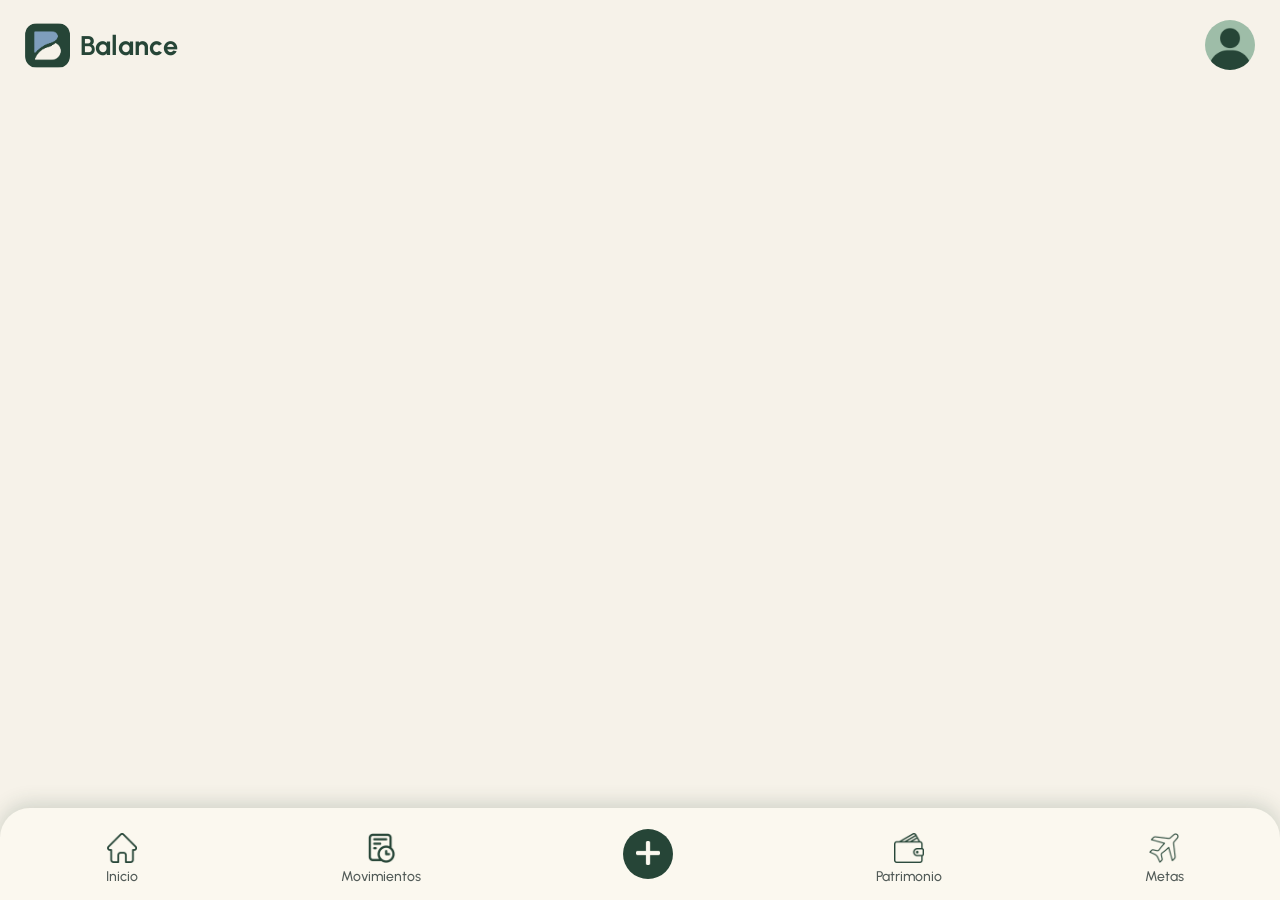
==== frontend/htmls/configuracion.html @ 8f472540 "Frontend: Header y nuevo movimiento." ====
<!DOCTYPE html>
<html lang="es">
<head>
    <meta charset="UTF-8">
    <meta name="viewport" content="width=device-width, initial-scale=1.0">
    <title>Configuración</title>
    <link rel="stylesheet" href="../style/style.css">
    <link rel="preconnect" href="https://fonts.googleapis.com">
    <link rel="preconnect" href="https://fonts.gstatic.com" crossorigin>
    <link href="https://fonts.googleapis.com/css2?family=DM+Serif+Display:ital@0;1&family=Urbanist:ital,wght@0,100..900;1,100..900&display=swap" rel="stylesheet">
    <link rel="icon" href="../img/logoapp.png" type="image/png">
</head>
<body>
    <header class="header">
        <div class="logo-header">
            <img src="../img/logoapp.png" alt="Logo de la aplicación" class="logo-app-header">
            <span class="logo-texto-header">Balance</span>
        </div>
        <a href="configuracion.html" class="micuenta-header" aria-label="Ir a Mi cuenta">
            <img src="../img/iconoperfil.png" alt="Foto de perfil" class="foto-perfil-header">
        </a>
    </header>
<main>
</main>
<footer>
    <nav>
        <ul class="menu-footer">
            <li class="boton-footer">
                <a class="texto-footer" href="../index.html">
                    <img class="icono-footer" src="../img/iconoinicio.png" alt="Inicio">
                    <p>Inicio</p>
                </a>
            </li>
            <li class="boton-footer">
                <a class="texto-footer" href="movimientos.html">
                    <img class="icono-footer" src="../img/iconomovimientos.png" alt="Movimientos">
                    <p>Movimientos</p>
                </a>
            </li>
            <li class="boton-nuevomovimiento-footer">
                <a href="nuevomovimiento.html">
                <img class="icono-nuevomovimiento-footer" src="../img/iconomas.png" alt="Nuevo movimiento">
                </a>
            </li>
            <li class="boton-footer">
                <a class="texto-footer" href="patrimonio.html">
                    <img class="icono-footer" src="../img/iconopatrimonio.png" alt="Patrimonio">
                    <p>Patrimonio</p>
                </a>
            </li>
            <li class="boton-footer">
                <a class="texto-footer" href="metas.html">
                    <img class="icono-footer" src="../img/iconometas.png" alt="Metas">
                    <p>Metas</p>
                </a>
            </li>
        </ul>
    </nav>
</footer>
</body>
</html>
---- frontend/style/style.css ----
/* General */
:root {
    --dominante: #f6f2e9;
    --dominante-sombra: #ddd9d0;
    --dominante-claro: #fbf8ef;
    --subordinado: #264537;
    --subordinado-sombra: rgb(42, 53, 40);
    --subordinado-claro: #9ebda8;
    --acento: #7e9ebc;
    --acento-sombra: #6785a0;
    --texto: #515a57;
    --sombra: #26453730;
}

html {
    scroll-behavior: smooth;
    margin: 0;
}

body {
    background-color: var(--dominante);
    color: var(--texto);
    margin: 0;
    padding: 0;
    font-family: "Urbanist", sans-serif;
    font-weight: 500;
}

main {
    padding-bottom: 100px;
}

.boton-1 {
    background-color: var(--dominante);
    color: var(--subordinado);
    border: 2px solid var(--subordinado);
    border-radius: 50px;
    padding: 15px 20px;
    font-size: 16px;
    cursor: pointer;
    width: 60%;
    margin-bottom: 20px;
}

.boton-2 {
    background-color: var(--subordinado);
    color: var(--dominante);
    border: 2px solid var(--dominante);
    border-radius: 50px;
    padding: 15px 20px;
    font-size: 16px;
    cursor: pointer;
    width: 60%;
    margin-bottom: 20px;
}

.boton-1:hover {
    background-color: var(--dominante-sombra);
    color: var(--subordinado);
    border: 2px solid var(--subordinado);
}


.boton-2:hover {
    background-color: var(--subordinado-sombra);
    color: var(--dominante);
    border: 2px solid var(--dominante);
}

.texto-boton-1 {
    color: var(--subordinado);
    text-decoration: none;
    font-family: "Urbanist", sans-serif;
    font-size: 25px;
}

.texto-boton-2 {
    color: var(--dominante);
    text-decoration: none;
    font-family: "Urbanist", sans-serif;
    font-size: 25px;
}

/* Cuenta */
#balance-cuenta {
    color: var(--subordinado);
    font-size: 65px;
    margin-bottom: 40px;
    text-align: center;
    font-weight: 400;
    margin-top: 10px;
}

#logo-cuenta {
    margin-top: 50px;
    width: 150px;
    height: auto;
    margin-bottom: 0px;
}

#slogan {
    color: var(--texto);
    font-size: 25px;
    margin-top: 80px;
    text-align: center;
    width: 70%;
}

#contenedor-cuenta {
    display: flex;
    flex-direction: column;
    align-items: center;
    width: 100%;
}

/* Iniciar sesión y crear cuenta */
.titulo-formulario {
    color: var(--subordinado);
    font-size: 50px;
    margin-top: 60px;
    margin-bottom: 10px;
    text-align: center;
    font-weight: 400;
}

.formulario {
    display: flex;
    flex-direction: column;
    align-items: center;
    width: 80%;
    margin-top: 20px;
    margin-left: auto;
    margin-right: auto;
    margin-bottom: 50px;
    padding: 50px 20px;
    background-color: var(--dominante-claro);
    border: 2px solid var(--dominante-sombra);
    border-radius: 20px;
}

.contenedor-campos {
    display: flex;
    flex-direction: column;
    align-items: center;
    width: 80%;
    margin-left: auto;
    margin-right: auto;
}

.campo-formulario {
    display: flex;
    flex-direction: column;
    align-items: flex-start;
    width: 400px;
    margin-bottom: 20px;
}

.titulo-campo {
    color: var(--subordinado);
    font-size: 25px;
    margin-bottom: 10px;
    text-align: left;
    font-weight: 400;
}

.input-formulario {
    width: 300px;
    padding: 20px;
    border: 2px solid var(--acento);
    border-radius: 50px;
    font-size: 16px;
    cursor: pointer;
    font-family: "Urbanist", sans-serif;
}

.boton-enviar {
    background-color: var(--subordinado);
    color: var(--dominante);
    border: 2px solid var(--dominante);
    border-radius: 50px;
    padding: 15px 20px;
    font-size: 16px;
    cursor: pointer;
    width: 50%;
    text-decoration: none;
    font-family: "Urbanist", sans-serif;
    font-size: 20px;
    margin-top: 15px;
}

.boton-enviar:hover {
    background-color: var(--subordinado-sombra);
    border: 2px solid var(--dominante);
    color: var(--dominante);
}

.texto-cuenta{
    color: var(--acento-sombra);
    font-size: 18px;
    margin-top: 40px;
    text-align: center;
}

select.input-formulario {
    width: 344px;
    box-sizing: border-box;
    cursor: pointer;
    font-family: "Urbanist", sans-serif;
    color: var(--texto);
    -webkit-appearance: none;
    -moz-appearance: none;
    appearance: none;
    background-image: url("[data-uri]");
    background-repeat: no-repeat;
    background-position: right 20px center;
    background-size: 16px;
    padding-right: 45px; 
}

select.input-formulario option {
    background-color: var(--dominante-claro);
    color: var(--subordinado);
    font-family: "Urbanist", sans-serif;
    font-size: 16px;
    padding: 15px;
}

select.input-formulario option:disabled {
    color: var(--acento-sombra);
}

/* Footer */
footer {
    position: fixed;
    bottom: 0;
    left: 0;
    width: 100%;
    background-color: var(--dominante-claro);
    box-shadow: 0 -4px 20px var(--sombra);
    padding: 10px 0;
    border-radius: 30px 30px 0 0;
    z-index: 1000;
}

.menu-footer {
    display: flex;
    justify-content: space-around;
    align-items: center;
    list-style: none;
    padding: 5px;
    margin: 0 5px;
    width: 100%;
    margin-left: auto;
    margin-right: auto;
}

.boton-footer {
    display: flex;
    flex-direction: column;
    justify-content: center;
    align-items: center;
    margin-top: 10px;
}

.texto-footer {
    display: flex;
    flex-direction: column;
    align-items: center;
    text-align: center;
    color: var(--texto);
    text-decoration: none;
    font-family: "Urbanist", sans-serif;
    font-size: 14px;
    font-weight: 500;
}

.texto-footer p {
    margin: 0;
    padding: 0;
    margin-top: 5px;
}

.texto-footer.activo {
    color: var(--subordinado);
    font-weight: 700;
}

.icono-footer {
    width: 30px;
    height: auto;
}

.boton-nuevomovimiento-footer {
    display: flex;
    justify-content: center;
    align-items: center;
    width: 50px;
    height: 50px;
    background-color: var(--subordinado);
    color: var(--dominante-claro);
    text-decoration: none;
    font-size: 32px;
    font-weight: 300;
    border-radius: 50%;
}

.boton-nuevomovimiento-footer:hover {
    background-color: var(--subordinado-sombra);
}

.icono-nuevomovimiento-footer {
    width: 24px;
    height: auto;
}

/* Header */
.header {
    display: flex;
    flex-direction: row;
    justify-content: space-between;
    align-items: center;
    padding: 20px 25px;
    width: 100%;
    box-sizing: border-box;
}

.logo-header {
    display: flex;
    align-items: center;
    gap: 10px;
}

.logo-app-header {
    width: 45px;
    height: 45px;
    border-radius: 12px;
    display: flex;
    justify-content: center;
    align-items: center;
}

.logo-texto-header {
    color: var(--subordinado);
    font-size: 27px;
    font-weight: bold;
}

.micuenta-header {
    text-decoration: none;
}

.foto-perfil-header {
    width: 50px;
    height: 50px;
    border-radius: 50%;
    display: flex;
    justify-content: center;
    align-items: center;
}

/* Nuevo movimiento */

/* PESTAÑAS DE INGRESOS Y GASTOS */

.pestanas-movimiento {
    display: flex;
    width: 100%;
    gap: 5px;
    margin-bottom: 25px;
    background-color: var(--fondo-secundario);
    padding: 5px;
    border-radius: 12px;
}

.pestana-movimiento {
    flex: 1;
    padding: 12px;
    border: none;
    border-radius: 9px;
    background: transparent;
    color: var(--subordinado);
    font-family: inherit;
    font-size: 16px;
    cursor: pointer;
}

.pestana-movimiento.activa {
    background-color: var(--subordinado);
    color: var(--fondo);
    font-weight: bold;
}
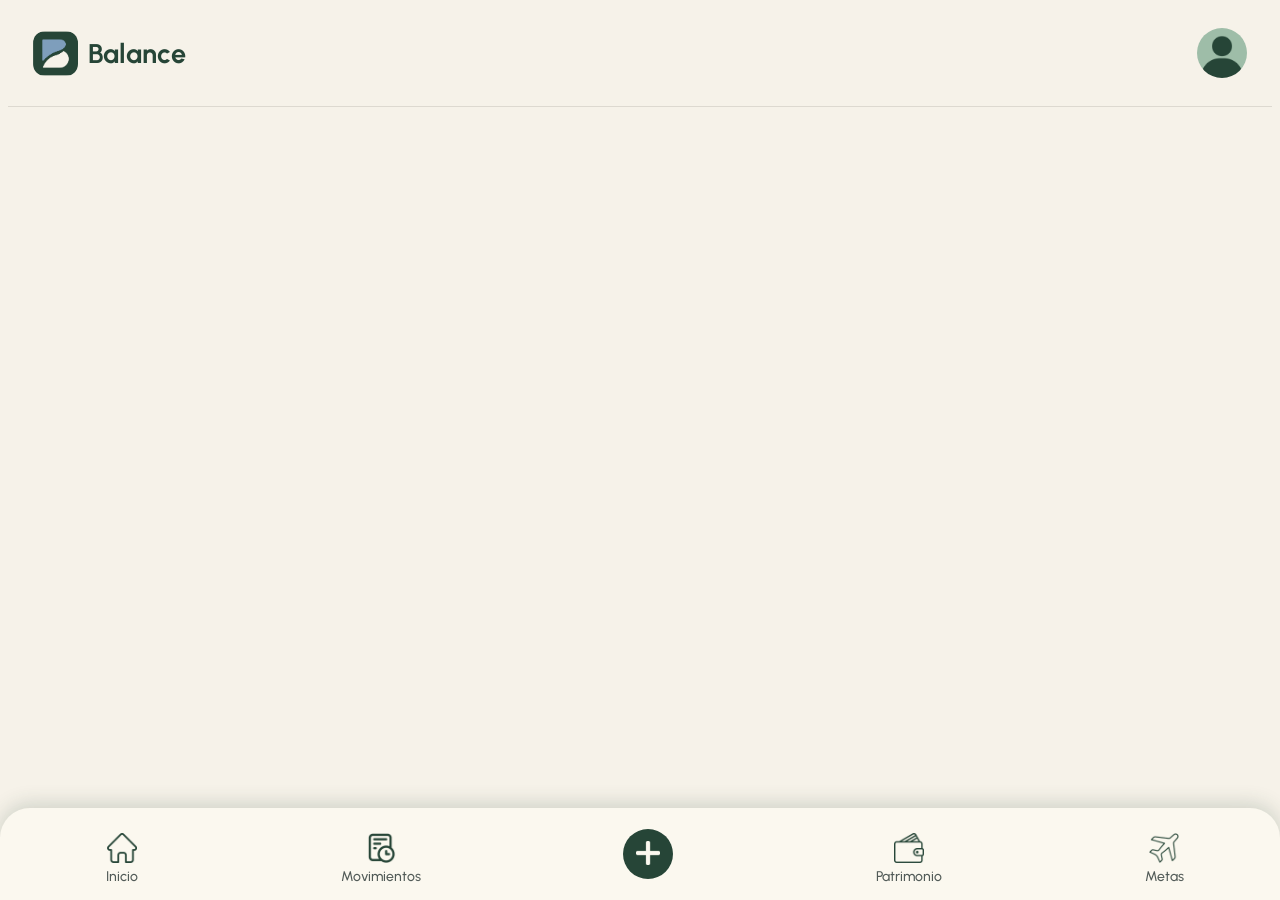
==== commit 0642600e: "Frontend: Nuevo movimiento, metas, nueva meta." ====
--- a/frontend/htmls/configuracion.html
+++ b/frontend/htmls/configuracion.html
@@ -20,6 +20,7 @@
             <img src="../img/iconoperfil.png" alt="Foto de perfil" class="foto-perfil-header">
         </a>
     </header>
+    <hr class="separador-header">
 <main>
 </main>
 <footer>
--- a/frontend/style/style.css
+++ b/frontend/style/style.css
@@ -20,7 +20,7 @@
 body {
     background-color: var(--dominante);
     color: var(--texto);
-    margin: 0;
+    margin-bottom: 0;
     padding: 0;
     font-family: "Urbanist", sans-serif;
     font-weight: 500;
@@ -142,7 +142,7 @@
     display: flex;
     flex-direction: column;
     align-items: center;
-    width: 80%;
+    width: 90%;
     margin-left: auto;
     margin-right: auto;
 }
@@ -151,7 +151,7 @@
     display: flex;
     flex-direction: column;
     align-items: flex-start;
-    width: 400px;
+    width: 100%;
     margin-bottom: 20px;
 }
 
@@ -164,24 +164,25 @@
 }
 
 .input-formulario {
-    width: 300px;
-    padding: 20px;
-    border: 2px solid var(--acento);
-    border-radius: 50px;
-    font-size: 16px;
-    cursor: pointer;
-    font-family: "Urbanist", sans-serif;
+    width: 100%;
+    padding: 15px;
+    border: 2px solid var(--dominante-sombra);
+    border-radius: 10px;
+    font-size: 18px;
+    cursor: pointer;
+    font-family: "Urbanist", sans-serif;
+    align-self: center;
 }
 
 .boton-enviar {
     background-color: var(--subordinado);
     color: var(--dominante);
     border: 2px solid var(--dominante);
-    border-radius: 50px;
+    border-radius: 10px;
     padding: 15px 20px;
     font-size: 16px;
     cursor: pointer;
-    width: 50%;
+    width: 60%;
     text-decoration: none;
     font-family: "Urbanist", sans-serif;
     font-size: 20px;
@@ -202,7 +203,7 @@
 }
 
 select.input-formulario {
-    width: 344px;
+    width: 100%;
     box-sizing: border-box;
     cursor: pointer;
     font-family: "Urbanist", sans-serif;
@@ -358,34 +359,266 @@
     align-items: center;
 }
 
+.separador-header {
+    border: none;
+    height: 1px;
+    background-color: var(--dominante-sombra);
+    margin-bottom: 20px;
+    width: 100%;
+}
+
 /* Nuevo movimiento */
-
-/* PESTAÑAS DE INGRESOS Y GASTOS */
+.titulo-pagina {
+    color: var(--subordinado);
+    margin-left: 25px;
+    font-size: 24px;
+    margin-bottom: 25px;
+}
 
 .pestanas-movimiento {
     display: flex;
-    width: 100%;
+    width: 90%;
+    margin-left: auto;
+    margin-right: auto;
     gap: 5px;
     margin-bottom: 25px;
-    background-color: var(--fondo-secundario);
-    padding: 5px;
-    border-radius: 12px;
+    background-color: var(--dominante-sombra);
+    border-radius: 50px;
 }
 
 .pestana-movimiento {
     flex: 1;
-    padding: 12px;
+    padding: 12px 5px;
     border: none;
-    border-radius: 9px;
+    border-radius: 50px;
     background: transparent;
     color: var(--subordinado);
     font-family: inherit;
     font-size: 16px;
+    font-weight: 500;
     cursor: pointer;
 }
 
 .pestana-movimiento.activa {
+    background-color: var(--acento-sombra);
+    color: var(--dominante-claro);
+    font-weight: bold;
+}
+
+.contenedor-monto {
+    display: flex;
+    gap: 10px;
+    width: 100%;
+    align-self: center;
+}
+
+.contenedor-monto select {
+    width: 35%;
+}
+
+.contenedor-monto input {
+    width: 100%;
+}
+
+[hidden] {
+    display: none !important;
+}
+
+#boton-movimiento {
+    display: flex;
     background-color: var(--subordinado);
-    color: var(--fondo);
+    color: var(--dominante);
+    border: 2px solid var(--dominante);
+    border-radius: 10px;
+    cursor: pointer;
+    font-family: "Urbanist", sans-serif;
+    font-size: 20px;
+    padding: 15px 20px;
+    justify-content: center;
+    align-items: center;
+    width: 60%;
+    margin-left: auto;
+    margin-right: auto;
+}
+
+.input-fecha {
+    width: calc(100% - 30px);
+}
+
+#datos-recurrencia {
+    display: flex;
+    flex-direction: column;
+    gap: 10px;
+    width: 100%;
+    margin-left: auto;
+    margin-right: auto;
+    align-items: center;
+}
+
+/* Metas */
+.input-texto {
+    width: calc(100% - 30px);
+}
+
+.encabezado-agregar {
+    display: flex;
+    justify-content: space-between;
+    align-items: center;
+    margin: 0 25px 30px;
+}
+
+.encabezado-agregar .titulo-pagina {
+    margin: 0;
+}
+
+.boton-agregar {
+    display: flex;
+    justify-content: center;
+    align-items: center;
+    width: 45px;
+    height: 45px;
+    background-color: var(--subordinado);
+    color: var(--dominante-claro);
+    border-radius: 12px;
+    text-decoration: none;
+    font-size: 30px;
+    font-weight: 400;
+}
+
+.lista-metas {
+    display: flex;
+    flex-direction: column;
+    gap: 20px;
+    width: 90%;
+    margin: 0 auto;
+}
+
+.tarjeta-meta {
+    background-color: var(--dominante-claro);
+    border: 1px solid var(--dominante-sombra);
+    border-radius: 18px;
+    padding: 20px;
+    box-shadow: 0 3px 10px rgba(0, 0, 0, 0.04);
+}
+
+.encabezado-meta {
+    display: flex;
+    align-items: center;
+    gap: 12px;
+    margin-bottom: 20px;
+}
+
+.icono-meta {
+    display: flex;
+    justify-content: center;
+    align-items: center;
+    min-width: 55px;
+    height: 55px;
+    border-radius: 50%;
+    background-color: var(--dominante-sombra);
+    color: var(--subordinado);
+    font-size: 28px;
+}
+
+.informacion-meta {
+    flex: 1;
+}
+
+.informacion-meta h2 {
+    color: var(--subordinado);
+    font-size: 19px;
+    font-weight: 600;
+    margin: 0 0 5px;
+}
+
+.informacion-meta p {
+    color: var(--texto);
+    font-size: 14px;
+    margin: 0;
+}
+
+.opciones-meta {
+    border: none;
+    background: transparent;
+    color: var(--subordinado);
+    font-size: 24px;
+    cursor: pointer;
+    align-self: flex-start;
+}
+
+.montos-meta {
+    display: flex;
+    align-items: baseline;
+    gap: 7px;
+    margin-bottom: 12px;
+}
+
+.monto-ahorrado {
+    color: var(--subordinado);
+    font-size: 21px;
     font-weight: bold;
-}
+    margin: 0;
+}
+
+.monto-objetivo {
+    color: var(--texto);
+    font-size: 14px;
+    margin: 0;
+}
+
+.barra-progreso {
+    width: 100%;
+    height: 12px;
+    background-color: var(--dominante-sombra);
+    border-radius: 20px;
+    overflow: hidden;
+    margin-bottom: 10px;
+}
+
+.progreso {
+    height: 100%;
+    background-color: var(--subordinado);
+    border-radius: 20px;
+}
+
+.detalle-progreso {
+    display: flex;
+    justify-content: space-between;
+    gap: 10px;
+    color: var(--texto);
+    font-size: 13px;
+}
+
+.ver-metas {
+    display: block;
+    width: 90%;
+    margin: 25px auto 40px;
+    color: var(--subordinado);
+    font-size: 15px;
+    font-weight: 600;
+    text-decoration: none;
+}
+
+.mensaje-metas {
+    display: flex;
+    align-items: center;
+    gap: 20px;
+    width: 90%;
+    min-height: 140px;
+    box-sizing: border-box;
+    margin: 0 auto;
+    padding: 20px;
+    background-color: var(--dominante-sombra);
+    border-radius: 18px;
+}
+
+.icono-mensaje {
+    font-size: 55px;
+}
+
+.mensaje-metas p {
+    color: var(--subordinado);
+    font-size: 16px;
+    line-height: 1.5;
+    margin: 0;
+}
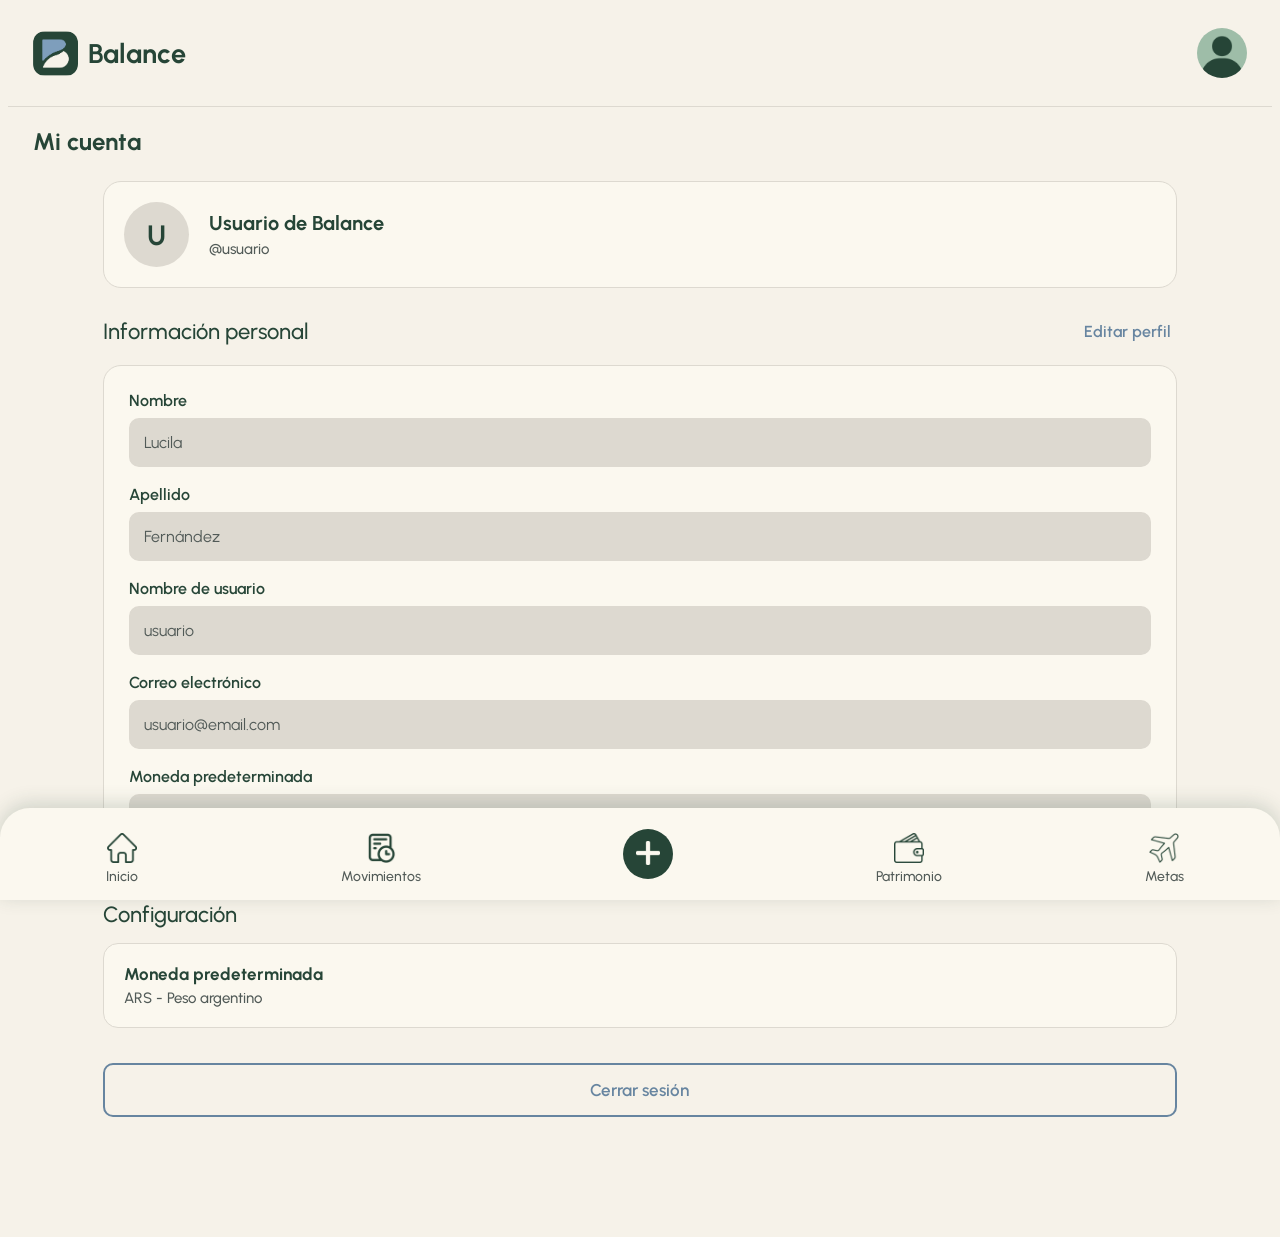
==== commit 167b547c: "Frontend: Configuración." ====
--- a/frontend/htmls/configuracion.html
+++ b/frontend/htmls/configuracion.html
@@ -22,6 +22,130 @@
     </header>
     <hr class="separador-header">
 <main>
+    <h1 class="titulo-pagina">Mi cuenta</h1>
+
+    <!-- DATOS DEL USUARIO -->
+    <section class="tarjeta-perfil">
+
+        <div class="foto-perfil">
+            <span>U</span>
+        </div>
+
+        <div class="informacion-perfil">
+            <h2>Usuario de Balance</h2>
+            <p>@usuario</p>
+        </div>
+
+    </section>
+
+
+    <!-- INFORMACIÓN PERSONAL -->
+    <section class="seccion-cuenta">
+
+        <div class="encabezado-seccion">
+            <h2>Información personal</h2>
+            <button type="button" class="boton-editar" id="boton-editar">
+                Editar perfil
+            </button>
+        </div>
+
+        <form class="formulario-cuenta" id="formulario-cuenta">
+
+            <div class="campo-cuenta">
+                <label for="nombre">Nombre</label>
+                <input
+                    type="text"
+                    id="nombre"
+                    name="nombre"
+                    value="Lucila"
+                    readonly
+                >
+            </div>
+
+            <div class="campo-cuenta">
+                <label for="apellido">Apellido</label>
+                <input
+                    type="text"
+                    id="apellido"
+                    name="apellido"
+                    value="Fernández"
+                    readonly
+                >
+            </div>
+
+            <div class="campo-cuenta">
+                <label for="usuario">Nombre de usuario</label>
+                <input
+                    type="text"
+                    id="usuario"
+                    name="usuario"
+                    value="usuario"
+                    readonly
+                >
+            </div>
+
+            <div class="campo-cuenta">
+                <label for="correo">Correo electrónico</label>
+                <input
+                    type="email"
+                    id="correo"
+                    name="correo"
+                    value="usuario@email.com"
+                    readonly
+                >
+            </div>
+
+            <div class="campo-cuenta">
+                <label for="moneda">Moneda predeterminada</label>
+                <select
+                    id="moneda"
+                    name="moneda"
+                    disabled
+                >
+                    <option value="ARS" selected>ARS - Peso argentino</option>
+                    <option value="USD">USD - Dólar estadounidense</option>
+                    <option value="EUR">EUR - Euro</option>
+                    <option value="MXN">MXN - Peso mexicano</option>
+                    <option value="CLP">CLP - Peso chileno</option>
+                    <option value="COP">COP - Peso colombiano</option>
+                </select>
+            </div>
+
+            <div class="botones-edicion" id="botones-edicion" hidden>
+                <button type="button" class="boton-cancelar" id="boton-cancelar">
+                    Cancelar
+                </button>
+
+                <button type="submit" class="boton-guardar">
+                    Guardar cambios
+                </button>
+            </div>
+
+        </form>
+
+    </section>
+
+
+    <!-- CONFIGURACIÓN -->
+    <section class="seccion-cuenta">
+
+        <h2>Configuración</h2>
+
+        <div class="opcion-configuracion">
+            <div>
+                <h3>Moneda predeterminada</h3>
+                <p>ARS - Peso argentino</p>
+            </div>
+        </div>
+
+    </section>
+
+
+    <!-- CERRAR SESIÓN -->
+    <button type="button" class="boton-cerrar-sesion">
+        Cerrar sesión
+    </button>
+
 </main>
 <footer>
     <nav>
--- a/frontend/style/style.css
+++ b/frontend/style/style.css
@@ -589,36 +589,184 @@
     font-size: 13px;
 }
 
-.ver-metas {
+/* Configuración */
+.tarjeta-perfil {
+    display: flex;
+    align-items: center;
+    gap: 20px;
+    width: 85%;
+    margin: 0 auto 30px;
+    padding: 20px;
+    box-sizing: border-box;
+    background-color: var(--dominante-claro);
+    border: 1px solid var(--dominante-sombra);
+    border-radius: 18px;
+}
+
+.foto-perfil {
+    display: flex;
+    justify-content: center;
+    align-items: center;
+    width: 65px;
+    height: 65px;
+    flex-shrink: 0;
+    background-color: var(--dominante-sombra);
+    color: var(--subordinado);
+    border-radius: 50%;
+    font-size: 28px;
+    font-weight: bold;
+}
+
+.informacion-perfil h2 {
+    color: var(--subordinado);
+    font-size: 20px;
+    margin: 0 0 5px;
+}
+
+.informacion-perfil p {
+    color: var(--texto);
+    font-size: 15px;
+    margin: 0;
+}
+
+.seccion-cuenta {
+    width: 85%;
+    margin: 0 auto 30px;
+}
+
+.encabezado-seccion {
+    display: flex;
+    justify-content: space-between;
+    align-items: center;
+    gap: 10px;
+    margin-bottom: 20px;
+}
+
+.seccion-cuenta h2 {
+    color: var(--subordinado);
+    font-size: 22px;
+    font-weight: 500;
+    margin: 0;
+}
+
+.boton-editar {
+    border: none;
+    background: transparent;
+    color: var(--acento-sombra);
+    font-family: "Urbanist", sans-serif;
+    font-size: 16px;
+    font-weight: 600;
+    cursor: pointer;
+}
+
+.formulario-cuenta {
+    display: flex;
+    flex-direction: column;
+    gap: 18px;
+    padding: 25px;
+    background-color: var(--dominante-claro);
+    border: 1px solid var(--dominante-sombra);
+    border-radius: 18px;
+}
+
+.campo-cuenta {
+    display: flex;
+    flex-direction: column;
+    gap: 8px;
+}
+
+.campo-cuenta label {
+    color: var(--subordinado);
+    font-size: 16px;
+    font-weight: 600;
+}
+
+.campo-cuenta input,
+.campo-cuenta select {
+    width: 100%;
+    box-sizing: border-box;
+    padding: 13px;
+    border: 2px solid var(--dominante-sombra);
+    border-radius: 10px;
+    background-color: var(--dominante-claro);
+    color: var(--texto);
+    font-family: "Urbanist", sans-serif;
+    font-size: 16px;
+}
+
+.campo-cuenta input:read-only,
+.campo-cuenta select:disabled {
+    background-color: var(--dominante-sombra);
+    cursor: default;
+    opacity: 1;
+}
+
+.botones-edicion {
+    display: flex;
+    justify-content: center;
+    gap: 15px;
+    margin-top: 10px;
+}
+
+.boton-cancelar,
+.boton-guardar {
+    width: 50%;
+    padding: 13px;
+    border-radius: 10px;
+    font-family: "Urbanist", sans-serif;
+    font-size: 16px;
+    cursor: pointer;
+}
+
+.boton-cancelar {
+    background-color: transparent;
+    color: var(--subordinado);
+    border: 2px solid var(--subordinado);
+}
+
+.boton-guardar {
+    background-color: var(--subordinado);
+    color: var(--dominante-claro);
+    border: 2px solid var(--subordinado);
+}
+
+.opcion-configuracion {
+    margin-top: 15px;
+    padding: 20px;
+    background-color: var(--dominante-claro);
+    border: 1px solid var(--dominante-sombra);
+    border-radius: 15px;
+}
+
+.opcion-configuracion h3 {
+    color: var(--subordinado);
+    font-size: 17px;
+    margin: 0 0 5px;
+}
+
+.opcion-configuracion p {
+    color: var(--texto);
+    font-size: 15px;
+    margin: 0;
+}
+
+.boton-cerrar-sesion {
     display: block;
-    width: 90%;
-    margin: 25px auto 40px;
-    color: var(--subordinado);
-    font-size: 15px;
+    width: 85%;
+    margin: 35px auto 0;
+    margin-bottom: 20px;
+    padding: 15px;
+    background-color: transparent;
+    color: var(--acento-sombra);
+    border: 2px solid var(--acento-sombra);
+    border-radius: 10px;
+    font-family: "Urbanist", sans-serif;
+    font-size: 17px;
     font-weight: 600;
-    text-decoration: none;
-}
-
-.mensaje-metas {
-    display: flex;
-    align-items: center;
-    gap: 20px;
-    width: 90%;
-    min-height: 140px;
-    box-sizing: border-box;
-    margin: 0 auto;
-    padding: 20px;
-    background-color: var(--dominante-sombra);
-    border-radius: 18px;
-}
-
-.icono-mensaje {
-    font-size: 55px;
-}
-
-.mensaje-metas p {
-    color: var(--subordinado);
-    font-size: 16px;
-    line-height: 1.5;
-    margin: 0;
+    cursor: pointer;
+}
+
+.boton-cerrar-sesion:hover {
+    background-color: var(--acento-sombra);
+    color: var(--dominante-claro);
 }
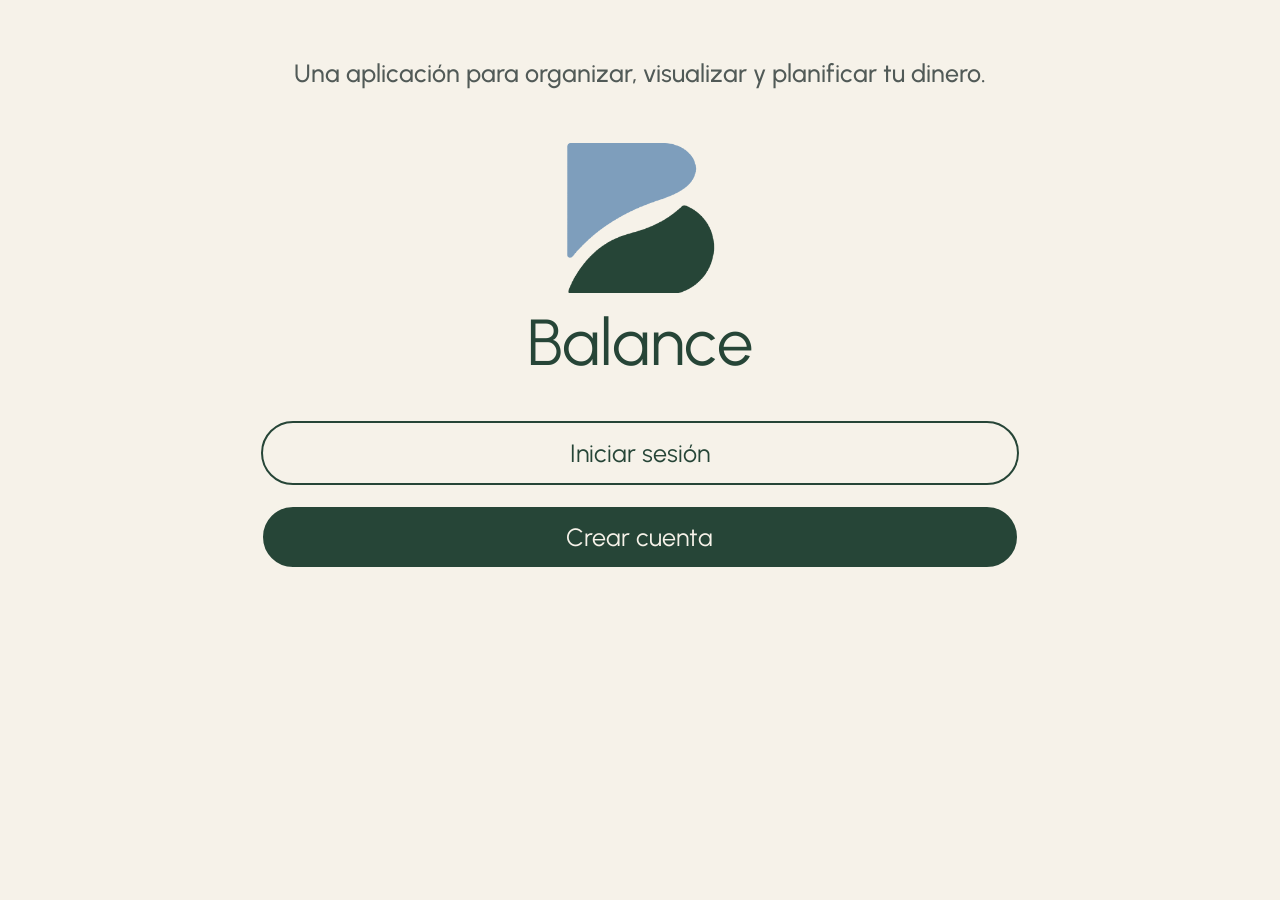
==== commit f3e8b8cd: "Frontend: Gestión de cuenta." ====
--- a/frontend/htmls/configuracion.html
+++ b/frontend/htmls/configuracion.html
@@ -32,8 +32,8 @@
         </div>
 
         <div class="informacion-perfil">
-            <h2>Usuario de Balance</h2>
-            <p>@usuario</p>
+            <h2 id="nombre-perfil">Usuario de Balance</h2>
+            <p id="usuario-perfil">@usuario</p>
         </div>
 
     </section>
@@ -142,7 +142,7 @@
 
 
     <!-- CERRAR SESIÓN -->
-    <button type="button" class="boton-cerrar-sesion">
+    <button type="button" class="boton-cerrar-sesion" id="boton-cerrar-sesion">
         Cerrar sesión
     </button>
 
@@ -182,5 +182,6 @@
         </ul>
     </nav>
 </footer>
+<script src="../js/cuenta.js"></script>
 </body>
 </html>
--- a/frontend/style/style.css
+++ b/frontend/style/style.css
@@ -10,6 +10,10 @@
     --acento-sombra: #6785a0;
     --texto: #515a57;
     --sombra: #26453730;
+    --negativo-fondo: #f4e3d6;
+    --negativo: #d2603a;
+    --positivo-fondo: #d4e7db;
+    --positivo: #33a261;
 }
 
 html {
@@ -51,7 +55,6 @@
     font-size: 16px;
     cursor: pointer;
     width: 60%;
-    margin-bottom: 20px;
 }
 
 .boton-1:hover {
@@ -82,6 +85,13 @@
 }
 
 /* Cuenta */
+.contenedor-cuenta {
+    display: flex;
+    flex-direction: column;
+    align-items: center;
+    width: 100%;
+}
+
 #balance-cuenta {
     color: var(--subordinado);
     font-size: 65px;
@@ -92,7 +102,7 @@
 }
 
 #logo-cuenta {
-    margin-top: 50px;
+    margin-top: 30px;
     width: 150px;
     height: auto;
     margin-bottom: 0px;
@@ -101,7 +111,7 @@
 #slogan {
     color: var(--texto);
     font-size: 25px;
-    margin-top: 80px;
+    margin-top: 50px;
     text-align: center;
     width: 70%;
 }
@@ -182,7 +192,7 @@
     padding: 15px 20px;
     font-size: 16px;
     cursor: pointer;
-    width: 60%;
+    width: 70%;
     text-decoration: none;
     font-family: "Urbanist", sans-serif;
     font-size: 20px;
@@ -241,6 +251,7 @@
     padding: 10px 0;
     border-radius: 30px 30px 0 0;
     z-index: 1000;
+    margin-top: 20px;
 }
 
 .menu-footer {
@@ -413,7 +424,7 @@
 }
 
 .contenedor-monto select {
-    width: 35%;
+    width: 40%;
 }
 
 .contenedor-monto input {
@@ -422,23 +433,6 @@
 
 [hidden] {
     display: none !important;
-}
-
-#boton-movimiento {
-    display: flex;
-    background-color: var(--subordinado);
-    color: var(--dominante);
-    border: 2px solid var(--dominante);
-    border-radius: 10px;
-    cursor: pointer;
-    font-family: "Urbanist", sans-serif;
-    font-size: 20px;
-    padding: 15px 20px;
-    justify-content: center;
-    align-items: center;
-    width: 60%;
-    margin-left: auto;
-    margin-right: auto;
 }
 
 .input-fecha {
@@ -587,6 +581,64 @@
     gap: 10px;
     color: var(--texto);
     font-size: 13px;
+}
+
+.tarjeta-meta {
+    position: relative;
+}
+
+.contenedor-opciones-meta {
+    position: relative;
+    margin-left: auto;
+}
+
+.opciones-meta {
+    border: none;
+    background: transparent;
+    color: var(--texto);
+    font-size: 22px;
+    cursor: pointer;
+    padding: 5px;
+}
+
+.menu-opciones-meta {
+    position: absolute;
+    top: 30px;
+    right: 0;
+    z-index: 10;
+    display: flex;
+    flex-direction: column;
+    min-width: 120px;
+    padding: 5px;
+    background-color: var(--dominante-claro);
+    border: 1px solid var(--dominante-sombra);
+    border-radius: 10px;
+    box-shadow: 0 4px 12px rgba(0, 0, 0, 0.12);
+}
+
+.menu-opciones-meta[hidden] {
+    display: none;
+}
+
+.menu-opciones-meta button {
+    border: none;
+    background: transparent;
+    color: var(--texto);
+    font-family: "Urbanist", sans-serif;
+    font-size: 14px;
+    font-weight: 600;
+    text-align: left;
+    padding: 10px;
+    cursor: pointer;
+    border-radius: 6px;
+}
+
+.menu-opciones-meta button:hover {
+    background-color: var(--dominante-sombra);
+}
+
+.menu-opciones-meta button:last-child {
+    color: var(--negativo);
 }
 
 /* Configuración */
@@ -769,4 +821,873 @@
 .boton-cerrar-sesion:hover {
     background-color: var(--acento-sombra);
     color: var(--dominante-claro);
+}
+
+/* Movimientos*/
+.contenido-movimientos {
+    width: 100%;
+    padding: 20px 0 40px;
+}
+
+.encabezado-movimientos {
+    display: flex;
+    justify-content: space-between;
+    align-items: center;
+    margin: 0 25px 25px;
+}
+
+.encabezado-movimientos .titulo-pagina {
+    margin: 0;
+}
+
+.subtitulo-movimientos {
+    color: var(--texto);
+    font-size: 15px;
+    margin: 5px 0 0;
+}
+
+.boton-agregar-movimiento {
+    display: flex;
+    justify-content: center;
+    align-items: center;
+    width: 45px;
+    height: 45px;
+    background-color: var(--subordinado);
+    color: var(--dominante-claro);
+    border-radius: 12px;
+    text-decoration: none;
+    font-size: 30px;
+}
+
+.resumen-movimientos {
+    display: flex;
+    gap: 12px;
+    width: 90%;
+    margin: 0 auto 20px;
+}
+
+.tarjeta-resumen {
+    display: flex;
+    flex-direction: column;
+    justify-content: center;
+    flex: 1;
+    min-width: 0;
+    padding: 15px;
+    border-radius: 12px;
+}
+
+.tarjeta-resumen.ingresos {
+    background-color: var(--positivo-fondo);
+}
+
+.tarjeta-resumen.gastos {
+    background-color: var(--negativo-fondo);
+}
+
+.tarjeta-resumen p {
+    color: var(--texto);
+    font-size: 14px;
+    margin: 0 0 5px;
+}
+
+.tarjeta-resumen.ingresos h2 {
+    color: var(--positivo);
+    font-size: 21px;
+    margin: 0;
+    font-weight: 700;
+}
+
+
+.tarjeta-resumen.gastos h2 {
+    color: var(--negativo);
+    font-size: 21px;
+    margin: 0;
+    font-weight: 700;
+}
+
+.busqueda-movimientos {
+    display: flex;
+    align-items: center;
+    gap: 10px;
+    width: 90%;
+    margin: 20px auto 25px;
+}
+
+.contenedor-buscador {
+    display: flex;
+    align-items: center;
+    flex: 1;
+    gap: 10px;
+    padding: 0 15px;
+    height: 45px;
+    background-color: var(--dominante-claro);
+    border: 1px solid var(--dominante-sombra);
+    border-radius: 25px;
+}
+
+.icono-busqueda {
+    color: var(--subordinado);
+    font-size: 27px;
+}
+
+.contenedor-buscador input {
+    width: 100%;
+    border: none;
+    outline: none;
+    background: transparent;
+    color: var(--texto);
+    font-family: "Urbanist", sans-serif;
+    font-size: 15px;
+}
+
+.contenedor-buscador input::placeholder {
+    color: var(--texto);
+    opacity: 0.7;
+}
+
+.boton-filtro {
+    display: flex;
+    justify-content: center;
+    align-items: center;
+    width: 45px;
+    height: 45px;
+    flex-shrink: 0;
+    border: 1px solid var(--dominante-sombra);
+    border-radius: 50%;
+    background-color: var(--dominante-claro);
+    color: var(--subordinado);
+    font-size: 24px;
+    cursor: pointer;
+}
+
+.historial-movimientos {
+    width: 90%;
+    margin: 0 auto;
+}
+
+.grupo-movimientos {
+    margin-bottom: 25px;
+}
+
+.fecha-movimientos {
+    color: var(--subordinado);
+    font-size: 13px;
+    font-weight: 600;
+    margin: 0 0 12px 5px;
+}
+
+.lista-movimientos {
+    display: flex;
+    flex-direction: column;
+    padding: 0 12px;
+    background-color: var(--dominante-claro);
+    border-radius: 15px;
+}
+
+.tarjeta-movimiento {
+    display: flex;
+    align-items: center;
+    gap: 12px;
+    min-height: 75px;
+    padding: 10px 0;
+    border-bottom: 1px solid var(--dominante-sombra);
+}
+
+.tarjeta-movimiento:last-child {
+    border-bottom: none;
+}
+
+.icono-tipo {
+    display: flex;
+    justify-content: center;
+    align-items: center;
+    width: 43px;
+    height: 43px;
+    flex-shrink: 0;
+    border-radius: 50%;
+    font-size: 21px;
+}
+
+.icono-tipo.ingreso {
+    background-color: var(--positivo-fondo);
+    color: var(--positivo);
+}
+
+.icono-tipo.gasto {
+    background-color: var(--negativo-fondo);
+    color: var(--negativo);
+}
+
+.informacion-movimiento {
+    flex: 1;
+    min-width: 0;
+}
+
+.informacion-movimiento h3 {
+    color: var(--subordinado);
+    font-size: 15px;
+    font-weight: 600;
+    margin: 0 0 5px;
+}
+
+.informacion-movimiento p {
+    color: var(--texto);
+    font-size: 12px;
+    margin: 0;
+}
+
+.monto-movimiento {
+    font-size: 14px;
+    font-weight: 700;
+    white-space: nowrap;
+    margin: 0;
+}
+
+.monto-movimiento.ingreso {
+    color: var(--positivo);
+}
+
+.monto-movimiento.gasto {
+    color: var(--negativo);
+}
+
+.tarjeta-movimiento[hidden] {
+    display: none !important;
+}
+
+/* Patrimonio */
+.tarjeta-patrimonio-total {
+    width: 90%;
+    box-sizing: border-box;
+    margin: 0 auto;
+    padding: 18px;
+    background-color: var(--dominante-sombra);
+    border-radius: 15px;
+}
+
+.etiqueta-patrimonio {
+    color: var(--subordinado);
+    font-size: 16px;
+    font-weight: 600;
+    margin: 0 0 5px;
+}
+
+.tarjeta-patrimonio-total h2 {
+    color: var(--subordinado);
+    font-size: 30px;
+    margin: 0 0 5px;
+}
+
+.equivalente-patrimonio {
+    color: var(--texto);
+    font-size: 13px;
+    margin: 0;
+}
+
+.actualizacion-cotizaciones {
+    display: flex;
+    align-items: center;
+    gap: 7px;
+    width: 90%;
+    margin: 12px auto 20px;
+    color: var(--texto);
+}
+
+.actualizacion-cotizaciones span {
+    font-size: 17px;
+}
+
+.actualizacion-cotizaciones p {
+    font-size: 12px;
+    margin: 0;
+}
+
+.tarjeta-distribucion {
+    width: 90%;
+    box-sizing: border-box;
+    margin: 0 auto 20px;
+    padding: 18px;
+    background-color: var(--dominante-claro);
+    border-radius: 15px;
+}
+
+.titulo-seccion-patrimonio {
+    color: var(--subordinado);
+    font-size: 17px;
+    font-weight: 600;
+    margin: 0;
+}
+
+.barra-distribucion {
+    display: flex;
+    width: 100%;
+    height: 15px;
+    gap: 2px;
+    margin: 12px 0 15px;
+    overflow: hidden;
+    border-radius: 20px;
+}
+
+.segmento.ars {
+    width: 45%;
+    background-color: var(--subordinado);
+}
+
+.segmento.usd {
+    width: 35%;
+    background-color: var(--acento);
+}
+
+.segmento.otras {
+    width: 20%;
+    background-color: var(--subordinado-claro);
+}
+
+.lista-monedas {
+    display: flex;
+    flex-direction: column;
+    gap: 12px;
+}
+
+.moneda-patrimonio {
+    display: flex;
+    align-items: center;
+    justify-content: space-between;
+    gap: 8px;
+}
+
+.identificacion-moneda {
+    display: flex;
+    align-items: center;
+    gap: 9px;
+    flex: 1;
+    min-width: 0;
+}
+
+.identificacion-moneda p,
+.porcentaje-moneda,
+.saldo-moneda {
+    color: var(--texto);
+    font-size: 13px;
+    margin: 0;
+}
+
+.identificacion-moneda p {
+    font-weight: 600;
+}
+
+.indicador-moneda {
+    width: 11px;
+    height: 11px;
+    flex-shrink: 0;
+    border-radius: 50%;
+}
+
+.indicador-moneda.ars {
+    background-color: var(--subordinado);
+}
+
+.indicador-moneda.usd {
+    background-color: var(--acento);
+}
+
+.indicador-moneda.otras {
+    background-color: var(--subordinado-claro);
+}
+
+.porcentaje-moneda {
+    width: 35px;
+    text-align: center;
+}
+
+.saldo-moneda {
+    font-weight: 600;
+    text-align: right;
+}
+
+.consultar-saldo {
+    color: var(--subordinado);
+    font-size: 12px;
+    text-decoration: none;
+    font-weight: 600;
+}
+
+.seccion-fondos {
+    width: 90%;
+    box-sizing: border-box;
+    margin: 0 auto 20px;
+    padding: 18px;
+    background-color: var(--dominante-claro);
+    border-radius: 15px;
+}
+
+.lista-fondos {
+    display: flex;
+    flex-direction: column;
+    margin-top: 12px;
+}
+
+.tarjeta-fondo {
+    display: flex;
+    align-items: center;
+    gap: 12px;
+    padding: 12px 0;
+    border: 1px solid var(--dominante-sombra);
+    border-radius: 12px;
+}
+
+.tarjeta-fondo + .tarjeta-fondo {
+    margin-top: -1px;
+}
+
+.icono-fondo {
+    display: flex;
+    justify-content: center;
+    align-items: center;
+    width: 42px;
+    height: 42px;
+    flex-shrink: 0;
+    margin-left: 8px;
+    border-radius: 50%;
+    background-color: var(--dominante-sombra);
+    color: var(--subordinado);
+    font-size: 20px;
+}
+
+.informacion-fondo {
+    flex: 1;
+    min-width: 0;
+}
+
+.informacion-fondo h3 {
+    color: var(--subordinado);
+    font-size: 14px;
+    font-weight: 600;
+    margin: 0 0 4px;
+}
+
+.informacion-fondo p {
+    color: var(--texto);
+    font-size: 12px;
+    margin: 0;
+}
+
+.saldo-fondo {
+    color: var(--subordinado);
+    font-size: 13px;
+    font-weight: 600;
+    white-space: nowrap;
+    margin: 0 10px 0 0;
+}
+
+.tarjeta-evolucion {
+    width: 90%;
+    box-sizing: border-box;
+    margin: 0 auto;
+    padding: 18px;
+    background-color: var(--dominante-claro);
+    border-radius: 15px;
+}
+
+.encabezado-evolucion {
+    display: flex;
+    align-items: center;
+    justify-content: space-between;
+    gap: 10px;
+}
+
+.periodos-evolucion {
+    display: flex;
+    gap: 5px;
+}
+
+.periodo-evolucion {
+    padding: 6px 8px;
+    border: none;
+    border-radius: 7px;
+    background-color: var(--dominante-sombra);
+    color: var(--subordinado);
+    font-family: "Urbanist", sans-serif;
+    font-size: 11px;
+    cursor: pointer;
+}
+
+.periodo-evolucion.activo {
+    background-color: var(--subordinado);
+    color: var(--dominante-claro);
+}
+
+.grafico-patrimonio {
+    width: 100%;
+    height: 130px;
+    margin-top: 15px;
+}
+
+.grafico-patrimonio svg {
+    display: block;
+    width: 100%;
+    height: 100%;
+    overflow: visible;
+}
+
+.linea-referencia {
+    stroke: var(--dominante-sombra);
+    stroke-width: 1;
+}
+
+.area-grafico {
+    fill: var(--dominante-sombra);
+    opacity: 0.65;
+}
+
+.linea-grafico {
+    fill: none;
+    stroke: var(--subordinado);
+    stroke-width: 2.5;
+    stroke-linecap: round;
+    stroke-linejoin: round;
+}
+
+.punto-grafico {
+    fill: var(--subordinado);
+}
+
+/* Index */
+.saludo-inicio {
+    width: 90%;
+    margin: 0 auto 20px;
+}
+
+.saludo-inicio h1 {
+    color: var(--subordinado);
+    font-size: 23px;
+    font-weight: 600;
+    margin: 0 0 5px;
+}
+
+.saludo-inicio p {
+    color: var(--texto);
+    font-size: 14px;
+    margin: 0;
+}
+
+
+.tarjeta-patrimonio-inicio {
+    width: 90%;
+    box-sizing: border-box;
+    margin: 0 auto 15px;
+    padding: 18px;
+    background: var(--subordinado);
+    border-radius: 15px;
+    color: var(--dominante-claro);
+}
+
+.encabezado-patrimonio-inicio {
+    display: flex;
+    justify-content: space-between;
+    align-items: center;
+}
+
+.encabezado-patrimonio-inicio p {
+    font-size: 14px;
+    font-weight: 500;
+    margin: 0;
+}
+
+.opciones-inicio {
+    border: none;
+    background: transparent;
+    color: var(--dominante-claro);
+    font-size: 22px;
+    cursor: pointer;
+}
+
+.tarjeta-patrimonio-inicio h2 {
+    font-size: 30px;
+    font-weight: 600;
+    margin: 5px 0;
+}
+
+.variacion-patrimonio {
+    font-size: 13px;
+    margin: 5px 0 12px;
+    opacity: 0.85;
+}
+
+.separador-patrimonio {
+    height: 1px;
+    background-color: var(--dominante-sombra);
+    margin: 12px 0;
+}
+
+.resumen-ingresos-gastos {
+    display: flex;
+}
+
+.resumen-ingresos-gastos > div {
+    flex: 1;
+}
+
+.resumen-ingresos-gastos > div + div {
+    padding-left: 18px;
+    border-left: 1px solid var(--dominante-sombra);
+}
+
+.resumen-ingresos-gastos p {
+    font-size: 12px;
+    margin: 0 0 5px;
+    opacity: 0.85;
+}
+
+.resumen-ingresos-gastos h3 {
+    font-size: 17px;
+    margin: 0;
+}
+
+.resumen-inicio {
+    display: flex;
+    gap: 10px;
+    width: 90%;
+    margin: 0 auto 25px;
+}
+
+.tarjeta-resumen-inicio {
+    display: flex;
+    align-items: center;
+    gap: 10px;
+    flex: 1;
+    min-width: 0;
+    padding: 14px 12px;
+    border-radius: 13px;
+    box-sizing: border-box;
+}
+
+.balance-mensual {
+    background-color: var(--dominante-sombra);
+}
+
+.metas-ahorro {
+    background-color: var(--subordinado-claro);
+}
+
+.icono-resumen-inicio {
+    display: flex;
+    justify-content: center;
+    align-items: center;
+    width: 30px;
+    height: 30px;
+    flex-shrink: 0;
+    border-radius: 50%;
+    color: var(--subordinado);
+    font-size: 22px;
+}
+
+.tarjeta-resumen-inicio p {
+    color: var(--texto);
+    font-size: 11px;
+    margin: 0 0 6px;
+}
+
+.tarjeta-resumen-inicio h2 {
+    color: var(--subordinado);
+    font-size: 16px;
+    margin: 0;
+    white-space: nowrap;
+}
+
+.seccion-ultimos-movimientos {
+    width: 90%;
+    margin: 0 auto 30px;
+}
+
+.encabezado-seccion-inicio {
+    display: flex;
+    justify-content: space-between;
+    align-items: center;
+    gap: 10px;
+    margin-bottom: 12px;
+}
+
+.encabezado-seccion-inicio h2 {
+    color: var(--subordinado);
+    font-size: 17px;
+    font-weight: 600;
+    margin: 0;
+}
+
+.encabezado-seccion-inicio a {
+    color: var(--subordinado);
+    font-size: 12px;
+    text-decoration: none;
+    white-space: nowrap;
+}
+
+.lista-ultimos-movimientos {
+    display: flex;
+    flex-direction: column;
+    padding: 0 12px;
+    background-color: var(--dominante-claro);
+    border-radius: 14px;
+}
+
+.movimiento-inicio {
+    display: flex;
+    align-items: center;
+    gap: 10px;
+    min-height: 60px;
+    padding: 8px 0;
+    border-bottom: 1px solid var(--dominante-sombra);
+}
+
+.movimiento-inicio:last-child {
+    border-bottom: none;
+}
+
+.icono-movimiento-inicio {
+    display: flex;
+    justify-content: center;
+    align-items: center;
+    width: 40px;
+    height: 40px;
+    flex-shrink: 0;
+    border-radius: 50%;
+    font-size: 20px;
+}
+
+.icono-movimiento-inicio.ingreso {
+    background-color: var(--positivo-fondo);
+    color: var(--positivo);
+}
+
+.icono-movimiento-inicio.gasto {
+    background-color: var(--negativo-fondo);
+    color: var(--negativo);
+}
+
+.informacion-movimiento-inicio {
+    flex: 1;
+    min-width: 0;
+}
+
+.informacion-movimiento-inicio h3 {
+    color: var(--subordinado);
+    font-size: 13px;
+    font-weight: 600;
+    margin: 0 0 4px;
+}
+
+.informacion-movimiento-inicio p {
+    color: var(--texto);
+    font-size: 11px;
+    margin: 0;
+}
+
+.monto-inicio {
+    font-size: 12px;
+    font-weight: 700;
+    white-space: nowrap;
+    margin: 0;
+}
+
+.monto-inicio.ingreso {
+    color: var(--subordinado);
+}
+
+.monto-inicio.gasto {
+    color: var(--negativo);
+}
+
+.tarjeta-grafico-inicio {
+    width: 90%;
+    box-sizing: border-box;
+    margin: 0 auto;
+    padding: 18px;
+    background-color: var(--dominante-claro);
+    border-radius: 15px;
+}
+
+.tarjeta-grafico-inicio h2 {
+    color: var(--subordinado);
+    font-size: 16px;
+    font-weight: 600;
+    margin: 0 0 5px;
+}
+
+.subtitulo-grafico-inicio {
+    color: var(--texto);
+    font-size: 12px;
+    margin: 0;
+}
+
+.grafico-inicio {
+    display: flex;
+    align-items: flex-end;
+    justify-content: space-around;
+    height: 105px;
+    margin-top: 15px;
+    padding-bottom: 5px;
+    border-bottom: 1px solid var(--dominante-sombra);
+}
+
+.grupo-barras {
+    display: flex;
+    align-items: flex-end;
+    gap: 5px;
+    height: 100%;
+}
+
+.barra {
+    width: 10px;
+    border-radius: 3px 3px 0 0;
+}
+
+.barra.ingreso {
+    background-color: var(--positivo);
+}
+
+.barra.gasto {
+    background-color: var(--negativo);
+}
+
+.referencias-grafico {
+    display: flex;
+    justify-content: center;
+    gap: 20px;
+    margin-top: 12px;
+}
+
+.referencias-grafico span {
+    display: flex;
+    align-items: center;
+    gap: 6px;
+    color: var(--texto);
+    font-size: 11px;
+}
+
+.referencia {
+    width: 9px;
+    height: 9px;
+    border-radius: 2px;
+}
+
+.referencia.ingreso {
+    background-color: var(--positivo);
+}
+
+.referencia.gasto {
+    background-color: var(--negativo);
+}
+
+.icono-tipo.transferencia {
+    background-color: var(--dominante-sombra);
+    color: var(--acento-sombra);
+}
+
+.monto-movimiento.transferencia {
+    color: var(--acento-sombra);
+}
+
+#mensaje-vacio {
+    text-align: center;
+    margin-top: 40px;
 }
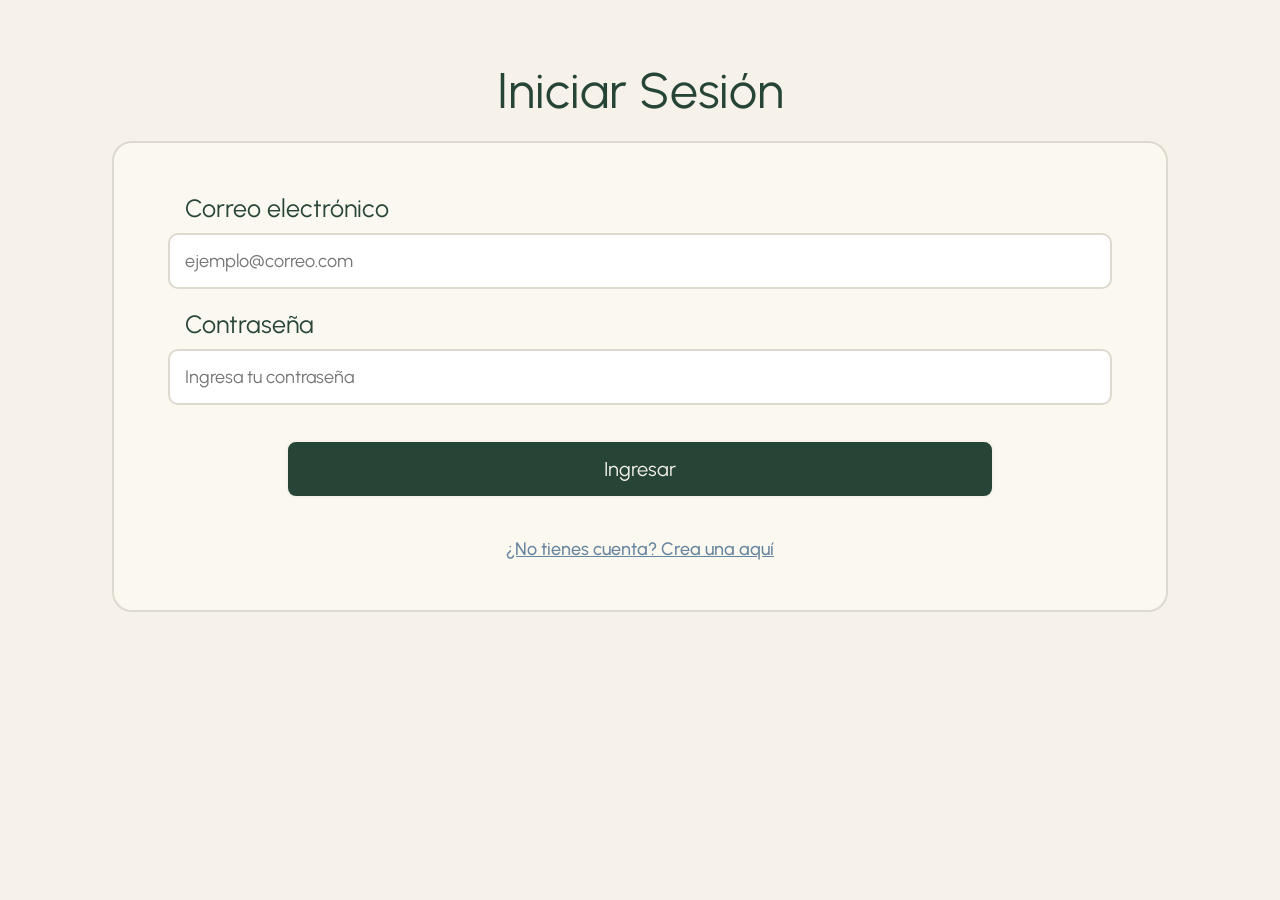
==== commit d60fc107: "Frontend: Planes, configuración." ====
--- a/frontend/htmls/configuracion.html
+++ b/frontend/htmls/configuracion.html
@@ -21,88 +21,78 @@
         </a>
     </header>
     <hr class="separador-header">
+
 <main>
     <h1 class="titulo-pagina">Mi cuenta</h1>
 
-    <!-- DATOS DEL USUARIO -->
+    <!-- DATOS DEL USUARIO Y BADGE DE PLAN -->
     <section class="tarjeta-perfil">
-
         <div class="foto-perfil">
             <span>U</span>
         </div>
-
         <div class="informacion-perfil">
-            <h2 id="nombre-perfil">Usuario de Balance</h2>
+            <h2 id="nombre-perfil">Cargando...</h2>
             <p id="usuario-perfil">@usuario</p>
+            <span id="badge-plan" class="badge-plan">Plan Gratuito</span>
         </div>
-
     </section>
 
-
-    <!-- INFORMACIÓN PERSONAL -->
+    <!-- INFORMACIÓN PERSONAL (FORMULARIO GENERAL) -->
     <section class="seccion-cuenta">
-
         <div class="encabezado-seccion">
             <h2>Información personal</h2>
-            <button type="button" class="boton-editar" id="boton-editar">
-                Editar perfil
+            <button type="button" class="boton-secundario" id="boton-activar-edicion">
+                Editar información
             </button>
         </div>
 
-        <form class="formulario-cuenta" id="formulario-cuenta">
+        <!-- VISTA DE SOLO LECTURA (Visible por defecto) -->
+        <div id="vista-informacion" class="datos-cuenta">
+            <div class="campo-vista">
+                <span class="etiqueta">Nombre completo</span>
+                <p id="vista-nombre-completo">-</p>
+            </div>
+            <div class="campo-vista">
+                <span class="etiqueta">Nombre de usuario</span>
+                <p id="vista-usuario">-</p>
+            </div>
+            <div class="campo-vista">
+                <span class="etiqueta">Correo electrónico</span>
+                <p id="vista-correo">-</p>
+            </div>
+            <div class="campo-vista">
+                <span class="etiqueta">Moneda predeterminada</span>
+                <p id="vista-moneda">-</p>
+            </div>
+        </div>
+
+        <!-- FORMULARIO DE EDICIÓN (Oculto por defecto) -->
+        <form class="formulario-cuenta" id="formulario-cuenta" hidden>
 
             <div class="campo-cuenta">
                 <label for="nombre">Nombre</label>
-                <input
-                    type="text"
-                    id="nombre"
-                    name="nombre"
-                    value="Lucila"
-                    readonly
-                >
+                <input type="text" id="nombre" name="nombre" required>
             </div>
 
             <div class="campo-cuenta">
                 <label for="apellido">Apellido</label>
-                <input
-                    type="text"
-                    id="apellido"
-                    name="apellido"
-                    value="Fernández"
-                    readonly
-                >
+                <input type="text" id="apellido" name="apellido" required>
             </div>
 
             <div class="campo-cuenta">
                 <label for="usuario">Nombre de usuario</label>
-                <input
-                    type="text"
-                    id="usuario"
-                    name="usuario"
-                    value="usuario"
-                    readonly
-                >
+                <input type="text" id="usuario" name="usuario" required>
             </div>
 
             <div class="campo-cuenta">
                 <label for="correo">Correo electrónico</label>
-                <input
-                    type="email"
-                    id="correo"
-                    name="correo"
-                    value="usuario@email.com"
-                    readonly
-                >
+                <input type="email" id="correo" name="correo" required>
             </div>
 
             <div class="campo-cuenta">
                 <label for="moneda">Moneda predeterminada</label>
-                <select
-                    id="moneda"
-                    name="moneda"
-                    disabled
-                >
-                    <option value="ARS" selected>ARS - Peso argentino</option>
+                <select id="moneda" name="moneda">
+                    <option value="ARS">ARS - Peso argentino</option>
                     <option value="USD">USD - Dólar estadounidense</option>
                     <option value="EUR">EUR - Euro</option>
                     <option value="MXN">MXN - Peso mexicano</option>
@@ -111,42 +101,39 @@
                 </select>
             </div>
 
-            <div class="botones-edicion" id="botones-edicion" hidden>
-                <button type="button" class="boton-cancelar" id="boton-cancelar">
+            <div class="botones-edicion">
+                <button type="button" class="boton-cancelar" id="boton-cancelar-edicion">
                     Cancelar
                 </button>
-
                 <button type="submit" class="boton-guardar">
                     Guardar cambios
                 </button>
             </div>
 
         </form>
-
     </section>
 
+    <section class="seccion-cuenta">
+        <h2>Suscripción y Plan</h2>
+        <div class="detalle-plan">
+            <p>Tu plan actual es: <strong id="texto-plan-actual">Gratuito</strong></p>
 
-    <!-- CONFIGURACIÓN -->
-    <section class="seccion-cuenta">
+            <button type="button" id="boton-obtener-premium" class="boton-secundario">
+                <a href="planpremium.html">Obtener Premium</a>
+            </button>
 
-        <h2>Configuración</h2>
-
-        <div class="opcion-configuracion">
-            <div>
-                <h3>Moneda predeterminada</h3>
-                <p>ARS - Peso argentino</p>
-            </div>
+            <button type="button" id="boton-cancelar-premium" class="boton-peligro" hidden>
+                Cancelar suscripción
+            </button>
         </div>
-
     </section>
-
 
     <!-- CERRAR SESIÓN -->
     <button type="button" class="boton-cerrar-sesion" id="boton-cerrar-sesion">
         Cerrar sesión
     </button>
+</main>
 
-</main>
 <footer>
     <nav>
         <ul class="menu-footer">
@@ -164,7 +151,7 @@
             </li>
             <li class="boton-nuevomovimiento-footer">
                 <a href="nuevomovimiento.html">
-                <img class="icono-nuevomovimiento-footer" src="../img/iconomas.png" alt="Nuevo movimiento">
+                    <img class="icono-nuevomovimiento-footer" src="../img/iconomas.png" alt="Nuevo movimiento">
                 </a>
             </li>
             <li class="boton-footer">
@@ -182,6 +169,7 @@
         </ul>
     </nav>
 </footer>
+
 <script src="../js/cuenta.js"></script>
 </body>
 </html>
--- a/frontend/style/style.css
+++ b/frontend/style/style.css
@@ -1690,4 +1690,133 @@
 #mensaje-vacio {
     text-align: center;
     margin-top: 40px;
-}+}
+
+/* Planes */
+.contenedor-plan-premium {
+    display: flex;
+    flex-direction: column;
+    align-items: center;
+    width: 85%;
+    margin: 0 auto;
+    text-align: center;
+    box-sizing: border-box;
+}
+
+#logo-plan-premium {
+    width: 90px;
+    height: auto;
+    margin-top: 30px;
+    margin-bottom: 20px;
+}
+
+.titulo-plan {
+    color: var(--subordinado);
+    font-size: 38px;
+    font-weight: 500;
+    margin: 0 0 5px;
+}
+
+.subtitulo-plan {
+    color: var(--texto);
+    font-size: 18px;
+    line-height: 1.5;
+    margin: 5px 0;
+}
+
+.lista-beneficios {
+    width: 100%;
+    box-sizing: border-box;
+    list-style: none;
+    padding: 20px 10px;
+    margin: 10px 0 15px;
+    text-align: left;
+}
+
+.lista-beneficios li {
+    display: flex;
+    align-items: center;
+    color: var(--subordinado);
+    font-size: 16px;
+    font-weight: 600;
+    margin-bottom: 18px;
+}
+
+.lista-beneficios li:last-child {
+    margin-bottom: 0;
+}
+
+.lista-beneficios li::before {
+    content: "✓";
+    display: flex;
+    justify-content: center;
+    align-items: center;
+    width: 25px;
+    height: 25px;
+    flex-shrink: 0;
+    border-radius: 50%;
+    background-color: var(--positivo-fondo);
+    color: var(--subordinado);
+    font-size: 15px;
+    font-weight: 700;
+    margin-right: 12px;
+}
+
+.boton-plan {
+    display: flex;
+    justify-content: space-between;
+    align-items: center;
+    width: 100%;
+    min-height: 65px;
+    box-sizing: border-box;
+    padding: 15px;
+    margin-bottom: 12px;
+    background-color: var(--dominante-claro);
+    color: var(--subordinado);
+    border: 2px solid var(--dominante-sombra);
+    border-radius: 16px;
+    font-family: "Urbanist", sans-serif;
+    font-size: 17px;
+    font-weight: 700;
+    text-align: left;
+    cursor: pointer;
+    transition: 0.2s ease;
+}
+
+.boton-plan.activo {
+    border: 2px solid var(--acento);
+    box-shadow: 0 3px 10px var(--sombra);
+}
+
+.boton-plan:hover {
+    border-color: var(--acento);
+}
+
+.boton-plan-2 {
+    width: 80%;
+    padding: 17px 20px;
+    margin-top: 15px;
+    background-color: var(--subordinado);
+    color: var(--dominante);
+    border: 2px solid var(--subordinado);
+    border-radius: 50px;
+    font-family: "Urbanist", sans-serif;
+    font-size: 18px;
+    font-weight: 700;
+    cursor: pointer;
+    transition: 0.2s ease;
+}
+
+.cerrar-plan {
+    margin-top: 15px;
+    margin-bottom: 0;
+    color: var(--acento-sombra);
+    font-size: 15px;
+    font-weight: 600;
+    text-decoration: none;
+    cursor: pointer;
+}
+
+.cerrar-plan:hover {
+    text-decoration: underline;
+}
